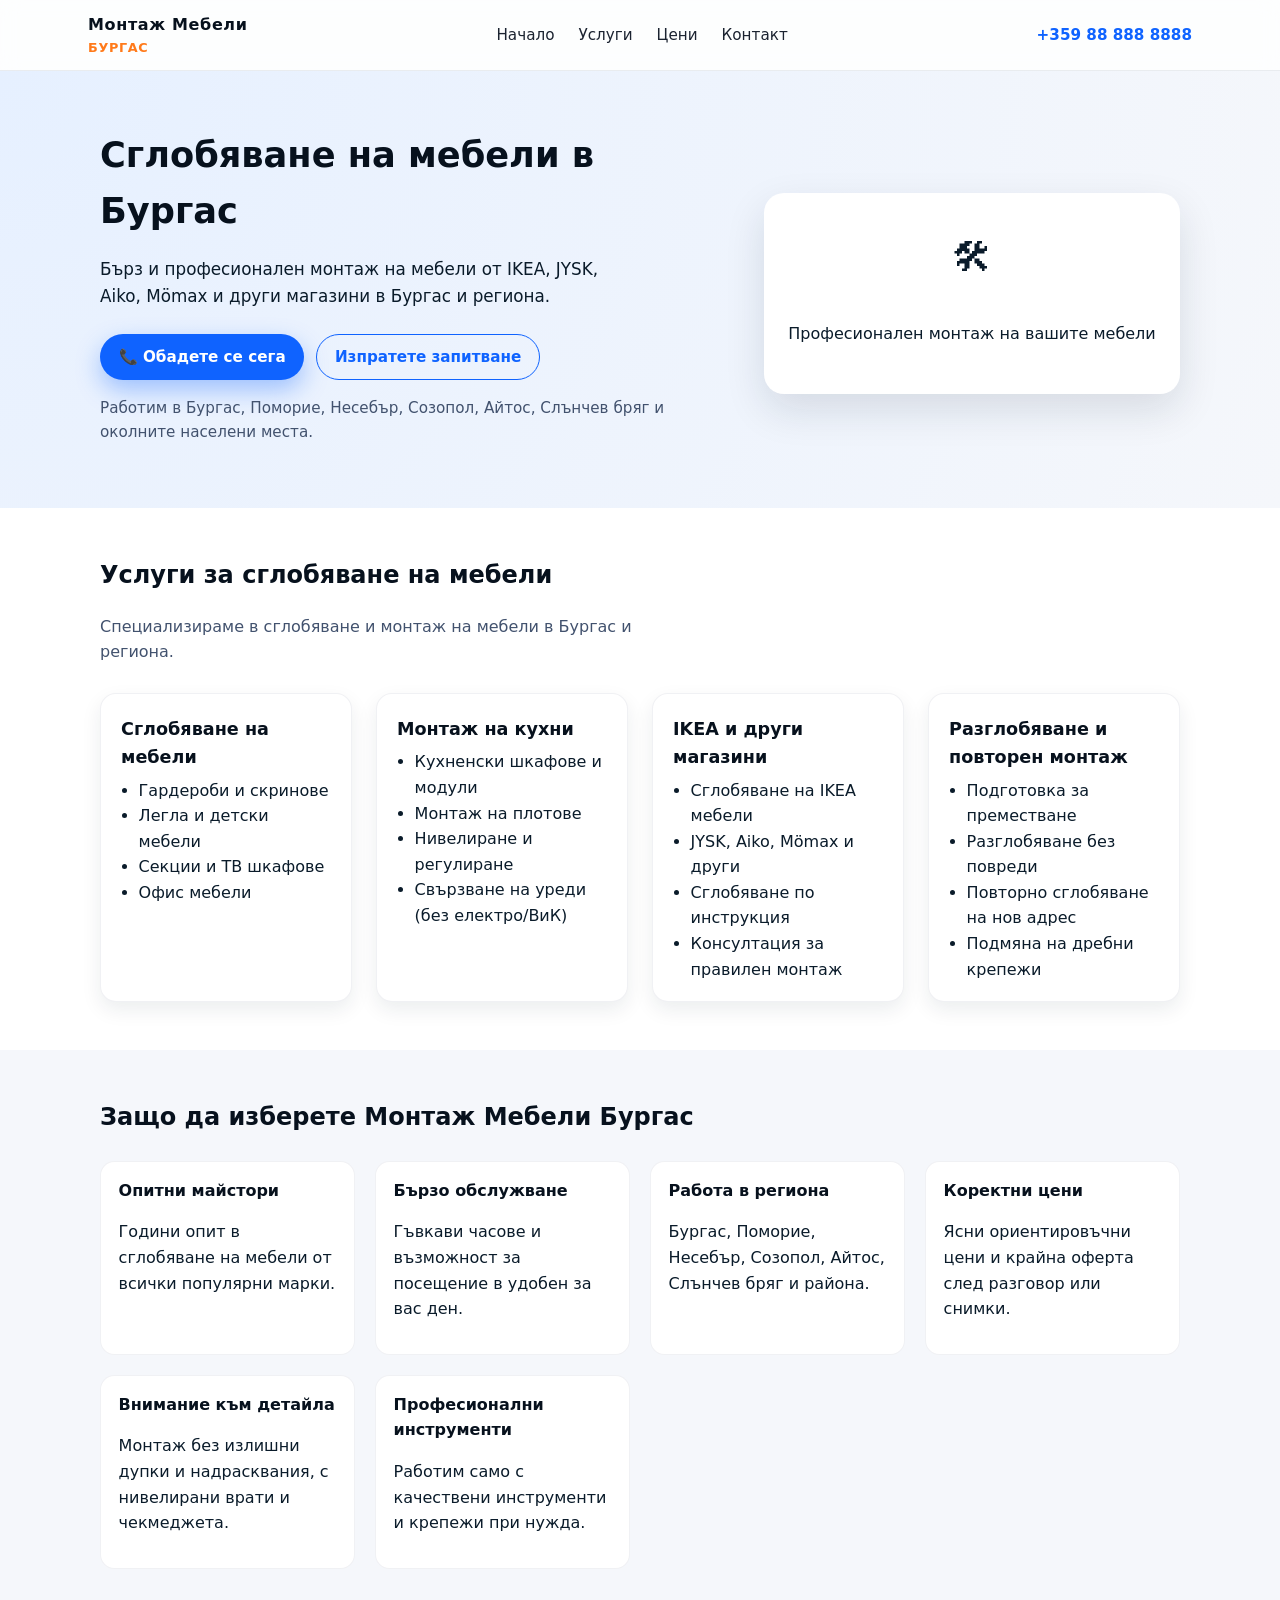
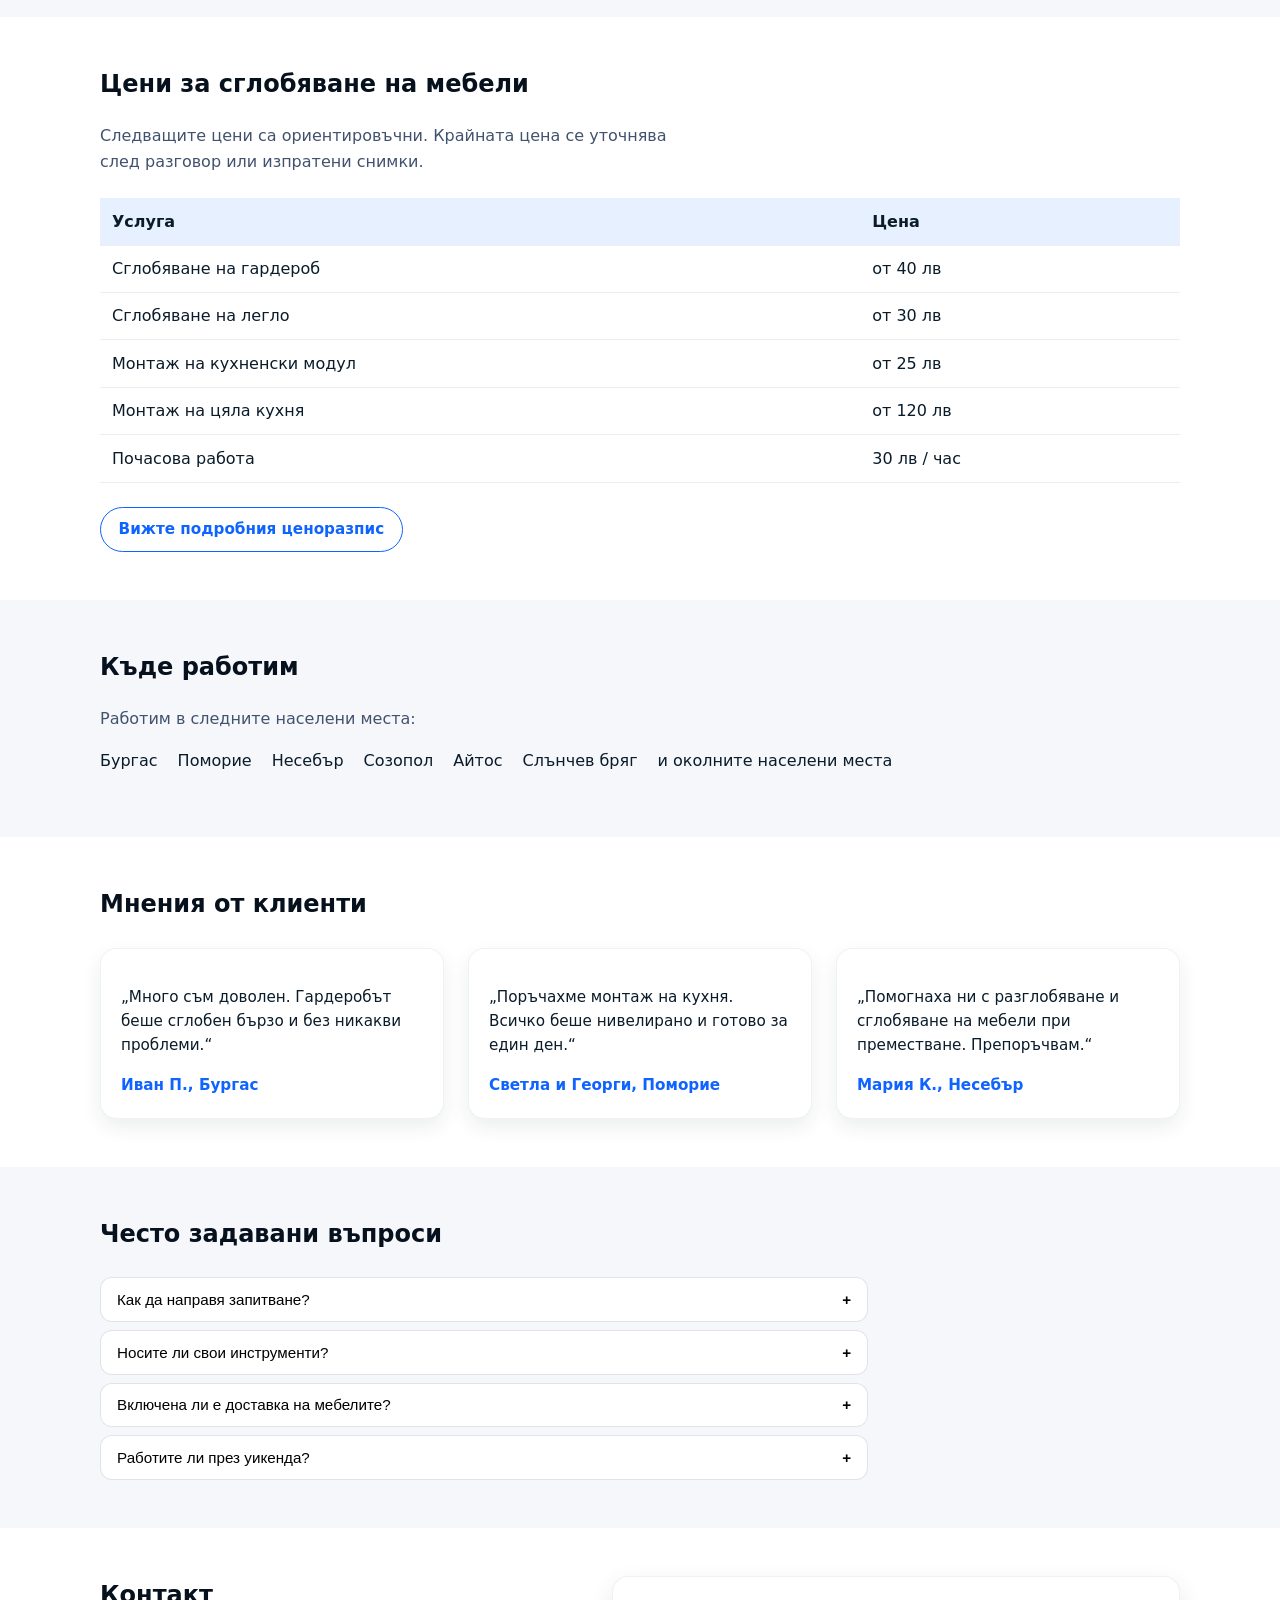
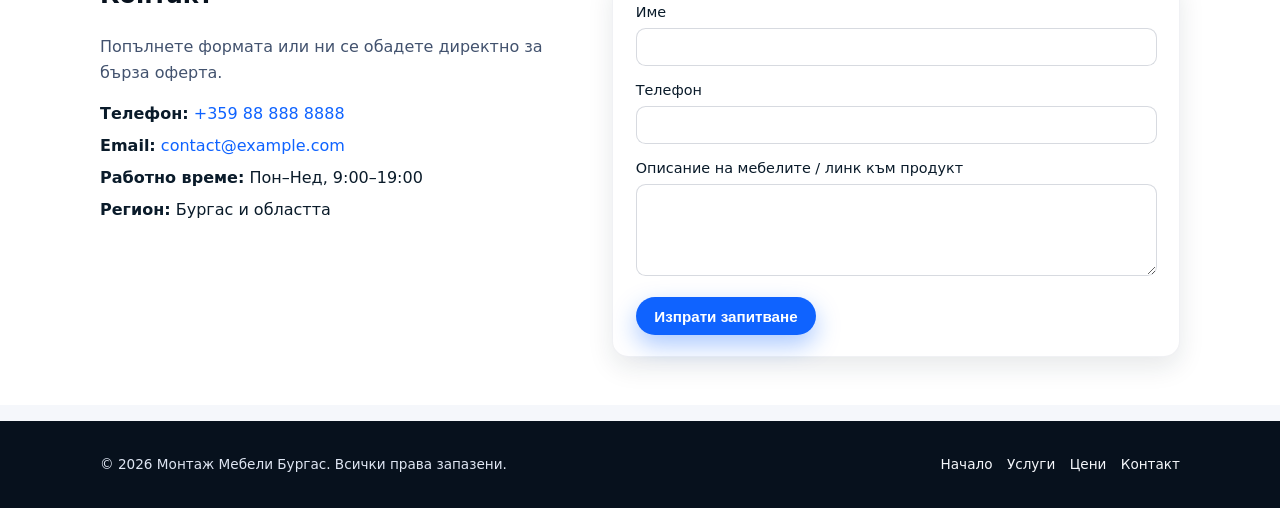
==== index.html @ f237b338 "initial" ====
<!DOCTYPE html>
<html lang="bg">
  <head>
    <meta charset="UTF-8" />
    <meta http-equiv="X-UA-Compatible" content="IE=edge" />
    <meta name="viewport" content="width=device-width, initial-scale=1.0" />
    <title>Сглобяване на мебели Бургас | Монтаж Мебели Бургас</title>
    <meta
      name="description"
      content="Професионално сглобяване и монтаж на мебели в Бургас, Поморие, Несебър, Созопол, Айтос, Слънчев бряг и региона. Гардероби, кухни, IKEA мебели. Бързо и коректно обслужване."
    />
    <meta
      name="keywords"
      content="сглобяване на мебели Бургас, монтаж на мебели Бургас, монтаж мебели IKEA, сглобяване IKEA мебели, майстор мебели Бургас, монтаж кухня Бургас"
    />
    <link rel="canonical" href="https://YOUR_GITHUB_USERNAME.github.io/YOUR_REPOSITORY_NAME/" />
    <meta property="og:title" content="Сглобяване на мебели Бургас | Монтаж Мебели Бургас" />
    <meta
      property="og:description"
      content="Професионално сглобяване и монтаж на мебели в Бургас и региона – гардероби, кухни, IKEA мебели. Бърза реакция и коректни цени."
    />
    <meta property="og:type" content="website" />
    <meta
      property="og:url"
      content="https://YOUR_GITHUB_USERNAME.github.io/YOUR_REPOSITORY_NAME/"
    />
    <meta
      property="og:image"
      content="https://YOUR_GITHUB_USERNAME.github.io/YOUR_REPOSITORY_NAME/images/hero.jpg"
    />
    <meta name="twitter:card" content="summary_large_image" />
    <meta name="twitter:title" content="Сглобяване на мебели Бургас | Монтаж Мебели Бургас" />
    <meta
      name="twitter:description"
      content="Монтаж на мебели в Бургас и региона – IKEA, JYSK, Aiko, Mömax и други. Обадете се за бърза оферта."
    />
    <link rel="stylesheet" href="styles.css" />
    <script type="application/ld+json" id="site-ld-json">
      {
        "@context": "https://schema.org",
        "@type": "HomeAndConstructionBusiness",
        "name": "Монтаж Мебели Бургас",
        "description": "Професионално сглобяване и монтаж на мебели в Бургас и региона.",
        "url": "https://YOUR_GITHUB_USERNAME.github.io/YOUR_REPOSITORY_NAME/",
        "telephone": "+359888888888",
        "areaServed": [
          "Burgas",
          "Pomorie",
          "Nessebar",
          "Sozopol",
          "Aytos",
          "Sunny Beach"
        ],
        "address": {
          "@type": "PostalAddress",
          "addressLocality": "Burgas",
          "addressCountry": "BG"
        }
      }
    </script>
  </head>
  <body>
    <header class="site-header">
      <div class="container header-inner">
        <a href="index.html" class="logo">
          <span class="logo-main">Монтаж Мебели</span>
          <span class="logo-sub">Бургас</span>
        </a>
        <button class="nav-toggle" aria-label="Меню">
          <span class="nav-toggle-bar"></span>
          <span class="nav-toggle-bar"></span>
          <span class="nav-toggle-bar"></span>
        </button>
        <nav class="main-nav">
          <ul>
            <li><a href="index.html">Начало</a></li>
            <li><a href="uslugi.html">Услуги</a></li>
            <li><a href="ceni.html">Цени</a></li>
            <li><a href="kontakt.html">Контакт</a></li>
          </ul>
        </nav>
        <a href="tel:+359888888888" class="header-phone" data-contact-phone>+359 88 888 8888</a>
      </div>
    </header>

    <main>
      <section id="hero" class="hero">
        <div class="container hero-inner">
          <div class="hero-text">
            <h1>Сглобяване на мебели в Бургас</h1>
            <p class="hero-subtitle">
              Бърз и професионален монтаж на мебели от IKEA, JYSK, Aiko, Mömax и
              други магазини в Бургас и региона.
            </p>
            <div class="hero-cta">
              <a href="tel:+359888888888" class="btn btn-primary" data-contact-call>📞 Обадете се сега</a>
              <a href="#contact" class="btn btn-outline">Изпратете запитване</a>
            </div>
            <p class="hero-note">
              Работим в Бургас, Поморие, Несебър, Созопол, Айтос, Слънчев бряг и
              околните населени места.
            </p>
          </div>
          <div class="hero-image-placeholder">
            <div class="hero-image-icon">🛠</div>
            <p>Професионален монтаж на вашите мебели</p>
          </div>
        </div>
      </section>

      <section id="services" class="section section-alt">
        <div class="container">
          <h2>Услуги за сглобяване на мебели</h2>
          <p class="section-intro">
            Специализираме в сглобяване и монтаж на мебели в Бургас и региона.
          </p>
          <div class="cards-grid">
            <article class="card">
              <h3>Сглобяване на мебели</h3>
              <ul>
                <li>Гардероби и скринове</li>
                <li>Легла и детски мебели</li>
                <li>Секции и ТВ шкафове</li>
                <li>Офис мебели</li>
              </ul>
            </article>
            <article class="card">
              <h3>Монтаж на кухни</h3>
              <ul>
                <li>Кухненски шкафове и модули</li>
                <li>Монтаж на плотове</li>
                <li>Нивелиране и регулиране</li>
                <li>Свързване на уреди (без електро/ВиК)</li>
              </ul>
            </article>
            <article class="card">
              <h3>IKEA и други магазини</h3>
              <ul>
                <li>Сглобяване на IKEA мебели</li>
                <li>JYSK, Aiko, Mömax и други</li>
                <li>Сглобяване по инструкция</li>
                <li>Консултация за правилен монтаж</li>
              </ul>
            </article>
            <article class="card">
              <h3>Разглобяване и повторен монтаж</h3>
              <ul>
                <li>Подготовка за преместване</li>
                <li>Разглобяване без повреди</li>
                <li>Повторно сглобяване на нов адрес</li>
                <li>Подмяна на дребни крепежи</li>
              </ul>
            </article>
          </div>
        </div>
      </section>

      <section id="advantages" class="section">
        <div class="container">
          <h2>Защо да изберете Монтаж Мебели Бургас</h2>
          <div class="advantages-grid">
            <div class="advantage">
              <h3>Опитни майстори</h3>
              <p>Години опит в сглобяване на мебели от всички популярни марки.</p>
            </div>
            <div class="advantage">
              <h3>Бързо обслужване</h3>
              <p>Гъвкави часове и възможност за посещение в удобен за вас ден.</p>
            </div>
            <div class="advantage">
              <h3>Работа в региона</h3>
              <p>Бургас, Поморие, Несебър, Созопол, Айтос, Слънчев бряг и района.</p>
            </div>
            <div class="advantage">
              <h3>Коректни цени</h3>
              <p>Ясни ориентировъчни цени и крайна оферта след разговор или снимки.</p>
            </div>
            <div class="advantage">
              <h3>Внимание към детайла</h3>
              <p>Монтаж без излишни дупки и надрасквания, с нивелирани врати и чекмеджета.</p>
            </div>
            <div class="advantage">
              <h3>Професионални инструменти</h3>
              <p>Работим само с качествени инструменти и крепежи при нужда.</p>
            </div>
          </div>
        </div>
      </section>

      <section id="pricing" class="section section-alt">
        <div class="container">
          <h2>Цени за сглобяване на мебели</h2>
          <p class="section-intro">
            Следващите цени са ориентировъчни. Крайната цена се уточнява след
            разговор или изпратени снимки.
          </p>
          <div class="pricing-table-wrapper">
            <table class="pricing-table">
              <thead>
                <tr>
                  <th>Услуга</th>
                  <th>Цена</th>
                </tr>
              </thead>
              <tbody>
                <tr>
                  <td>Сглобяване на гардероб</td>
                  <td>от 40 лв</td>
                </tr>
                <tr>
                  <td>Сглобяване на легло</td>
                  <td>от 30 лв</td>
                </tr>
                <tr>
                  <td>Монтаж на кухненски модул</td>
                  <td>от 25 лв</td>
                </tr>
                <tr>
                  <td>Монтаж на цяла кухня</td>
                  <td>от 120 лв</td>
                </tr>
                <tr>
                  <td>Почасова работа</td>
                  <td>30 лв / час</td>
                </tr>
              </tbody>
            </table>
          </div>
          <a href="ceni.html" class="btn btn-outline">Вижте подробния ценоразпис</a>
        </div>
      </section>

      <section id="service-area" class="section">
        <div class="container">
          <h2>Къде работим</h2>
          <p class="section-intro">Работим в следните населени места:</p>
          <div class="service-area-list">
            <ul>
              <li>Бургас</li>
              <li>Поморие</li>
              <li>Несебър</li>
              <li>Созопол</li>
              <li>Айтос</li>
              <li>Слънчев бряг</li>
              <li>и околните населени места</li>
            </ul>
          </div>
        </div>
      </section>

      <section id="reviews" class="section section-alt">
        <div class="container">
          <h2>Мнения от клиенти</h2>
          <div class="reviews-grid">
            <article class="review-card">
              <p>
                „Много съм доволен. Гардеробът беше сглобен бързо и без никакви
                проблеми.“
              </p>
              <span class="review-author">Иван П., Бургас</span>
            </article>
            <article class="review-card">
              <p>
                „Поръчахме монтаж на кухня. Всичко беше нивелирано и готово за един ден.“
              </p>
              <span class="review-author">Светла и Георги, Поморие</span>
            </article>
            <article class="review-card">
              <p>
                „Помогнаха ни с разглобяване и сглобяване на мебели при преместване.
                Препоръчвам.“
              </p>
              <span class="review-author">Мария К., Несебър</span>
            </article>
          </div>
        </div>
      </section>

      <section id="faq" class="section">
        <div class="container">
          <h2>Често задавани въпроси</h2>
          <div class="faq-list">
            <div class="faq-item">
              <button class="faq-question">
                Как да направя запитване?
                <span class="faq-toggle-indicator">+</span>
              </button>
              <div class="faq-answer">
                <p>
                  Можете да се обадите директно на посочения телефон или да изпратите
                  запитване през формата за контакт, като опишете вида мебели и район.
                </p>
              </div>
            </div>
            <div class="faq-item">
              <button class="faq-question">
                Носите ли свои инструменти?
                <span class="faq-toggle-indicator">+</span>
              </button>
              <div class="faq-answer">
                <p>
                  Да, разполагаме с всички необходими професионални инструменти за
                  качествен монтаж.
                </p>
              </div>
            </div>
            <div class="faq-item">
              <button class="faq-question">
                Включена ли е доставка на мебелите?
                <span class="faq-toggle-indicator">+</span>
              </button>
              <div class="faq-answer">
                <p>
                  Услугата е за сглобяване и монтаж. При нужда от транспорт можем да
                  съдействаме с партньорска фирма.
                </p>
              </div>
            </div>
            <div class="faq-item">
              <button class="faq-question">
                Работите ли през уикенда?
                <span class="faq-toggle-indicator">+</span>
              </button>
              <div class="faq-answer">
                <p>
                  Да, по предварителна уговорка извършваме монтаж и в събота и неделя.
                </p>
              </div>
            </div>
          </div>
        </div>
      </section>

      <section id="contact" class="section section-alt">
        <div class="container contact-grid">
          <div>
            <h2>Контакт</h2>
            <p class="section-intro">
              Попълнете формата или ни се обадете директно за бърза оферта.
            </p>
            <ul class="contact-details">
              <li><strong>Телефон:</strong> <a href="tel:+359888888888" data-contact-phone>+359 88 888 8888</a></li>
              <li><strong>Email:</strong> <a href="mailto:contact@example.com" data-contact-email>contact@example.com</a></li>
              <li><strong>Работно време:</strong> Пон–Нед, 9:00–19:00</li>
              <li><strong>Регион:</strong> Бургас и областта</li>
            </ul>
          </div>
          <div>
            <form
              class="contact-form"
              action="mailto:contact@example.com"
              method="post"
              enctype="text/plain"
              data-contact-form-email
            >
              <div class="form-group">
                <label for="name">Име</label>
                <input type="text" id="name" name="Име" required />
              </div>
              <div class="form-group">
                <label for="phone">Телефон</label>
                <input type="tel" id="phone" name="Телефон" required />
              </div>
              <div class="form-group">
                <label for="message">Описание на мебелите / линк към продукт</label>
                <textarea id="message" name="Съобщение" rows="4" required></textarea>
              </div>
              <button type="submit" class="btn btn-primary">Изпрати запитване</button>
            </form>
          </div>
        </div>
      </section>
    </main>

    <footer class="site-footer">
      <div class="container footer-inner">
        <p>© <span id="year"></span> Монтаж Мебели Бургас. Всички права запазени.</p>
        <nav class="footer-nav">
          <a href="index.html">Начало</a>
          <a href="uslugi.html">Услуги</a>
          <a href="ceni.html">Цени</a>
          <a href="kontakt.html">Контакт</a>
        </nav>
      </div>
    </footer>

    <script src="config.js"></script>
    <script src="scripts.js"></script>
  </body>
</html>
---- styles.css ----
/* Base styles */
*,
*::before,
*::after {
  box-sizing: border-box;
}

body {
  margin: 0;
  font-family: system-ui, -apple-system, BlinkMacSystemFont, "Segoe UI", Roboto,
    "Open Sans", sans-serif;
  color: #0a1b2a;
  background-color: #f5f7fb;
  line-height: 1.6;
}

a {
  color: #0f63ff;
  text-decoration: none;
}

a:hover {
  text-decoration: underline;
}

img {
  max-width: 100%;
  display: block;
}

.container {
  width: 100%;
  max-width: 1120px;
  margin: 0 auto;
  padding: 0 1.25rem;
}

h1,
h2,
h3 {
  margin-top: 0;
  color: #07111d;
}

/* Header & navigation */
.site-header {
  position: sticky;
  top: 0;
  z-index: 10;
  background-color: #ffffffcc;
  backdrop-filter: blur(10px);
  border-bottom: 1px solid rgba(9, 30, 66, 0.08);
}

.header-inner {
  display: flex;
  align-items: center;
  justify-content: space-between;
  padding: 0.75rem 0.5rem;
  gap: 1rem;
}

.logo {
  display: flex;
  flex-direction: column;
  font-weight: 700;
  letter-spacing: 0.04em;
  color: #07111d;
}

.logo-sub {
  font-size: 0.8rem;
  text-transform: uppercase;
  color: #ff7a1a;
}

.main-nav ul {
  display: flex;
  align-items: center;
  gap: 1.5rem;
  list-style: none;
  margin: 0;
  padding: 0;
}

.main-nav a {
  font-size: 0.95rem;
  font-weight: 500;
  color: #1b2330;
}

.main-nav a.active,
.main-nav a:hover {
  color: #0f63ff;
}

.header-phone {
  font-weight: 600;
  font-size: 0.95rem;
  color: #0f63ff;
}

/* Mobile nav */
.nav-toggle {
  display: none;
  flex-direction: column;
  justify-content: center;
  gap: 4px;
  width: 32px;
  height: 32px;
  border-radius: 999px;
  border: 1px solid rgba(15, 99, 255, 0.35);
  background: #ffffff;
  padding: 0;
  cursor: pointer;
}

.nav-toggle-bar {
  height: 2px;
  width: 16px;
  background-color: #0f63ff;
  border-radius: 999px;
  margin: 0 auto;
}

@media (max-width: 768px) {
  .nav-toggle {
    display: flex;
  }

  .main-nav {
    position: absolute;
    inset: 100% 0 auto 0;
    background-color: #ffffff;
    border-bottom: 1px solid rgba(9, 30, 66, 0.08);
    transform-origin: top;
    transform: scaleY(0);
    opacity: 0;
    transition: transform 0.2s ease-out, opacity 0.2s ease-out;
  }

  .main-nav.open {
    transform: scaleY(1);
    opacity: 1;
  }

  .main-nav ul {
    flex-direction: column;
    align-items: flex-start;
    padding: 0.75rem 1.25rem 1rem;
  }

  .header-phone {
    display: none;
  }
}

/* Hero */
.hero {
  background: radial-gradient(circle at top left, #e6f0ff, #f5f7fb);
  padding: 3.5rem 0 3rem;
}

.hero-inner {
  display: grid;
  grid-template-columns: minmax(0, 3fr) minmax(0, 2fr);
  gap: 2.5rem;
  align-items: center;
}

.hero h1 {
  font-size: 2.2rem;
  margin-bottom: 0.75rem;
}

.hero-subtitle {
  font-size: 1.05rem;
  max-width: 32rem;
}

.hero-cta {
  display: flex;
  flex-wrap: wrap;
  gap: 0.75rem;
  margin-top: 1.5rem;
}

.hero-note {
  margin-top: 1rem;
  font-size: 0.95rem;
  color: #42526e;
}

.hero-image-placeholder {
  background: #ffffff;
  border-radius: 1.25rem;
  padding: 2rem 1.5rem;
  box-shadow: 0 16px 40px rgba(15, 35, 52, 0.12);
  text-align: center;
  display: flex;
  flex-direction: column;
  align-items: center;
  gap: 1rem;
}

.hero-image-icon {
  font-size: 2.5rem;
}

@media (max-width: 768px) {
  .hero {
    padding: 2.5rem 0 2.25rem;
  }

  .hero-inner {
    grid-template-columns: minmax(0, 1fr);
  }

  .hero-image-placeholder {
    order: -1;
  }
}

/* Sections */
.section {
  padding: 3rem 0;
}

.section-alt {
  background-color: #ffffff;
}

.section-intro {
  max-width: 36rem;
  color: #42526e;
}

.page {
  padding-top: 1rem;
}

.page-hero {
  padding: 2.5rem 0 1.5rem;
  background: radial-gradient(circle at top left, #e6f0ff, #f5f7fb);
}

/* Buttons */
.btn {
  display: inline-flex;
  align-items: center;
  justify-content: center;
  padding: 0.6rem 1.1rem;
  border-radius: 999px;
  font-size: 0.95rem;
  font-weight: 600;
  border: 1px solid transparent;
  cursor: pointer;
  transition: transform 0.12s ease-out, box-shadow 0.12s ease-out,
    background-color 0.12s ease-out, color 0.12s ease-out, border-color 0.12s ease-out;
}

.btn-primary {
  background-color: #0f63ff;
  color: #ffffff;
  box-shadow: 0 10px 25px rgba(15, 99, 255, 0.35);
}

.btn-primary:hover {
  background-color: #0550dd;
  transform: translateY(-1px);
  box-shadow: 0 12px 30px rgba(15, 99, 255, 0.45);
  text-decoration: none;
}

.btn-outline {
  border-color: #0f63ff;
  color: #0f63ff;
  background-color: transparent;
}

.btn-outline:hover {
  background-color: #e8f1ff;
  text-decoration: none;
}

/* Cards & grids */
.cards-grid {
  display: grid;
  grid-template-columns: repeat(auto-fit, minmax(220px, 1fr));
  gap: 1.5rem;
  margin-top: 1.75rem;
}

.cards-grid--compact {
  grid-template-columns: repeat(auto-fit, minmax(240px, 1fr));
}

.card {
  background-color: #ffffff;
  border-radius: 1rem;
  padding: 1.3rem 1.25rem 1.2rem;
  box-shadow: 0 8px 20px rgba(15, 35, 52, 0.08);
  border: 1px solid rgba(9, 30, 66, 0.06);
  transition: transform 0.12s ease-out, box-shadow 0.12s ease-out;
}

.card h3 {
  font-size: 1.1rem;
  margin-bottom: 0.4rem;
}

.card ul {
  margin: 0.4rem 0 0;
  padding-left: 1.1rem;
}

.card:hover {
  transform: translateY(-2px);
  box-shadow: 0 12px 28px rgba(15, 35, 52, 0.12);
}

/* Advantages */
.advantages-grid {
  display: grid;
  grid-template-columns: repeat(auto-fit, minmax(220px, 1fr));
  gap: 1.25rem;
  margin-top: 1.5rem;
}

.advantage {
  padding: 1rem 1.1rem;
  border-radius: 0.9rem;
  background-color: #ffffff;
  border: 1px solid rgba(9, 30, 66, 0.06);
}

.advantage h3 {
  font-size: 1rem;
  margin-bottom: 0.25rem;
}

/* Pricing */
.pricing-table-wrapper {
  margin: 1.5rem 0;
  overflow-x: auto;
}

.pricing-table {
  width: 100%;
  border-collapse: collapse;
  min-width: 320px;
}

.pricing-table th,
.pricing-table td {
  padding: 0.65rem 0.75rem;
  text-align: left;
  border-bottom: 1px solid rgba(9, 30, 66, 0.08);
}

.pricing-table thead th {
  background-color: #e6f0ff;
  font-weight: 600;
}

.pricing-note {
  color: #42526e;
}

/* Service area */
.service-area-list ul {
  list-style: none;
  padding-left: 0;
  display: flex;
  flex-wrap: wrap;
  gap: 0.75rem 1.25rem;
}

.service-area-inline {
  list-style: none;
  padding-left: 0;
  display: flex;
  flex-wrap: wrap;
  gap: 0.5rem 1rem;
}

/* Reviews */
.reviews-grid {
  display: grid;
  grid-template-columns: repeat(auto-fit, minmax(260px, 1fr));
  gap: 1.5rem;
  margin-top: 1.5rem;
}

.review-card {
  background-color: #ffffff;
  border-radius: 1rem;
  padding: 1.3rem 1.25rem;
  box-shadow: 0 8px 20px rgba(15, 35, 52, 0.08);
  border: 1px solid rgba(9, 30, 66, 0.06);
  font-size: 0.95rem;
}

.review-author {
  display: block;
  margin-top: 0.5rem;
  font-weight: 600;
  color: #0f63ff;
}

/* FAQ */
.faq-list {
  margin-top: 1.5rem;
  max-width: 48rem;
}

.faq-item + .faq-item {
  margin-top: 0.5rem;
}

.faq-question {
  width: 100%;
  text-align: left;
  padding: 0.8rem 1rem;
  border-radius: 0.75rem;
  border: 1px solid rgba(9, 30, 66, 0.12);
  background-color: #ffffff;
  display: flex;
  justify-content: space-between;
  align-items: center;
  font-size: 0.95rem;
  cursor: pointer;
}

.faq-answer {
  max-height: 0;
  overflow: hidden;
  transition: max-height 0.18s ease-out;
  background-color: #f5f7fb;
  border-radius: 0 0 0.75rem 0.75rem;
  padding: 0 1rem;
}

.faq-item.open .faq-answer {
  padding: 0.6rem 1rem 0.8rem;
}

.faq-toggle-indicator {
  font-weight: 700;
  margin-left: 0.75rem;
}

.faq-item.open .faq-toggle-indicator {
  transform: rotate(45deg);
}

/* Contact */
.contact-grid {
  display: grid;
  grid-template-columns: minmax(0, 1.1fr) minmax(0, 1.3fr);
  gap: 2rem;
  align-items: flex-start;
}

.contact-details {
  list-style: none;
  padding-left: 0;
}

.contact-details li + li {
  margin-top: 0.4rem;
}

.social-links ul {
  list-style: none;
  padding-left: 0;
}

.social-links li + li {
  margin-top: 0.25rem;
}

.contact-form {
  background-color: #ffffff;
  border-radius: 1rem;
  padding: 1.5rem 1.4rem 1.3rem;
  box-shadow: 0 10px 26px rgba(15, 35, 52, 0.1);
  border: 1px solid rgba(9, 30, 66, 0.06);
}

.form-group {
  margin-bottom: 0.85rem;
}

.form-group label {
  display: block;
  margin-bottom: 0.25rem;
  font-size: 0.9rem;
  font-weight: 500;
}

.form-group input,
.form-group textarea {
  width: 100%;
  padding: 0.55rem 0.6rem;
  border-radius: 0.6rem;
  border: 1px solid rgba(9, 30, 66, 0.16);
  font-size: 0.95rem;
  font-family: inherit;
}

.form-group input:focus,
.form-group textarea:focus {
  outline: none;
  border-color: #0f63ff;
  box-shadow: 0 0 0 1px rgba(15, 99, 255, 0.3);
}

@media (max-width: 768px) {
  .contact-grid {
    grid-template-columns: minmax(0, 1fr);
  }
}

/* Footer */
.site-footer {
  background-color: #07111d;
  color: #dfe6f3;
  padding: 1.2rem 0;
  margin-top: 1rem;
}

.footer-inner {
  display: flex;
  flex-wrap: wrap;
  align-items: center;
  justify-content: space-between;
  gap: 0.75rem;
  font-size: 0.85rem;
}

.footer-nav {
  display: flex;
  flex-wrap: wrap;
  gap: 0.9rem;
}

.footer-nav a {
  color: #f5f7fb;
  font-weight: 500;
}

.footer-nav a:hover {
  color: #ffb568;
}

/* Small animation */
.hero,
.section,
.page-hero {
  animation: fadeUp 0.35s ease-out both;
}

@keyframes fadeUp {
  from {
    opacity: 0;
    transform: translateY(8px);
  }
  to {
    opacity: 1;
    transform: translateY(0);
  }
}
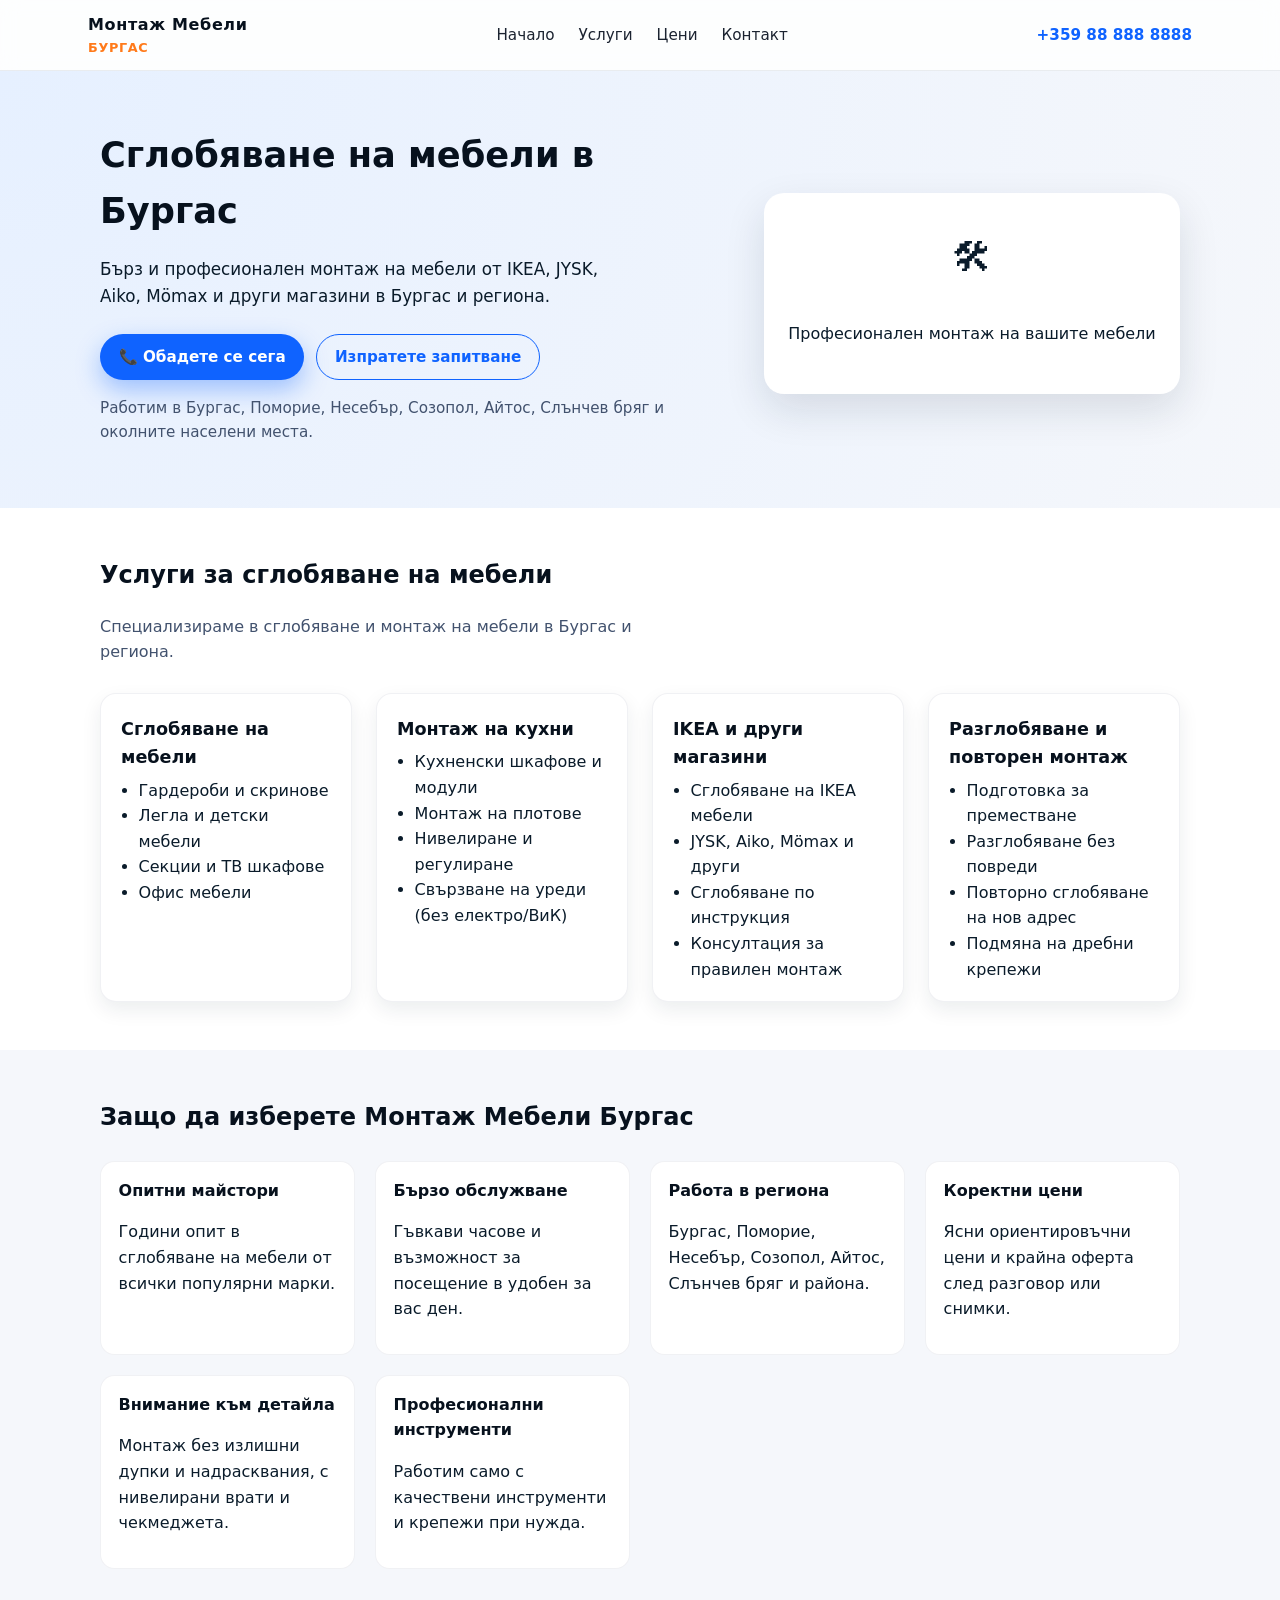
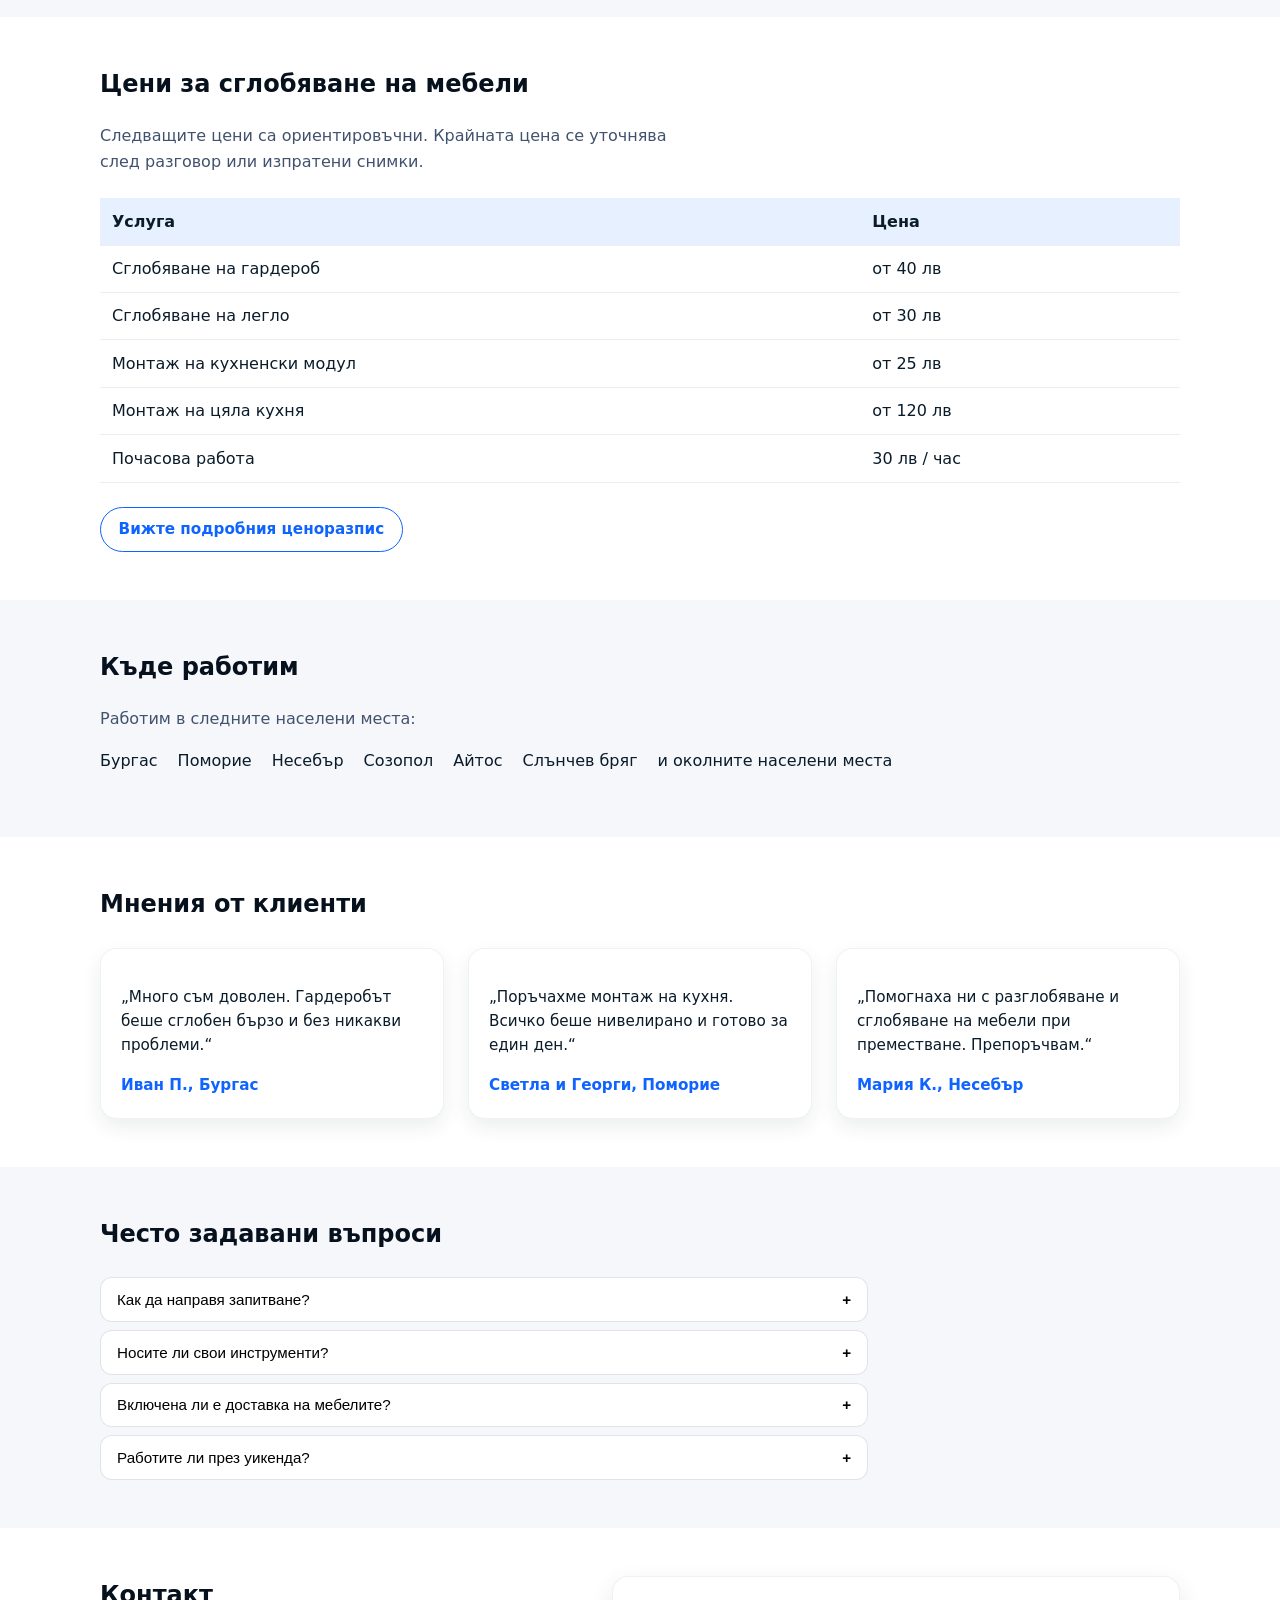
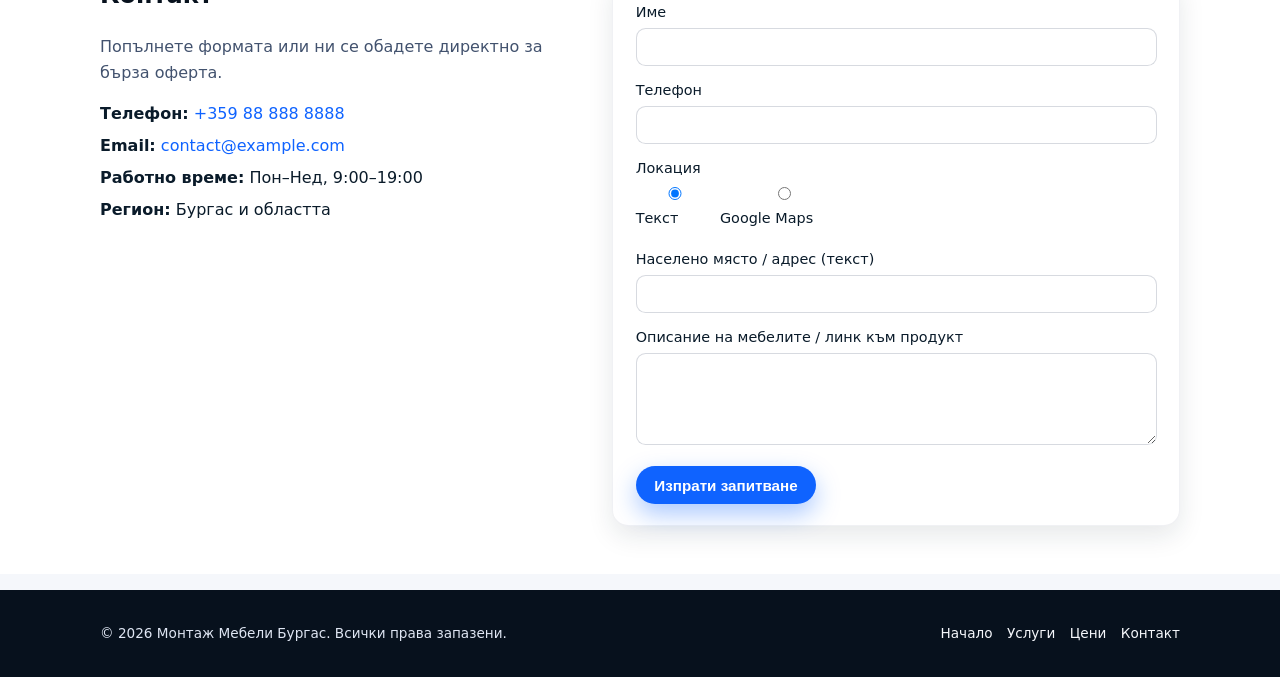
==== commit 77e00689: "Add Google Maps location picker and propagate site URL" ====
--- a/index.html
+++ b/index.html
@@ -13,7 +13,7 @@
       name="keywords"
       content="сглобяване на мебели Бургас, монтаж на мебели Бургас, монтаж мебели IKEA, сглобяване IKEA мебели, майстор мебели Бургас, монтаж кухня Бургас"
     />
-    <link rel="canonical" href="https://YOUR_GITHUB_USERNAME.github.io/YOUR_REPOSITORY_NAME/" />
+    <link rel="canonical" href="https://mvatanasov18.github.io/dido-site-mebeli-simple/" />
     <meta property="og:title" content="Сглобяване на мебели Бургас | Монтаж Мебели Бургас" />
     <meta
       property="og:description"
@@ -22,11 +22,11 @@
     <meta property="og:type" content="website" />
     <meta
       property="og:url"
-      content="https://YOUR_GITHUB_USERNAME.github.io/YOUR_REPOSITORY_NAME/"
+      content="https://mvatanasov18.github.io/dido-site-mebeli-simple/"
     />
     <meta
       property="og:image"
-      content="https://YOUR_GITHUB_USERNAME.github.io/YOUR_REPOSITORY_NAME/images/hero.jpg"
+      content="https://mvatanasov18.github.io/dido-site-mebeli-simple/images/hero.jpg"
     />
     <meta name="twitter:card" content="summary_large_image" />
     <meta name="twitter:title" content="Сглобяване на мебели Бургас | Монтаж Мебели Бургас" />
@@ -41,7 +41,7 @@
         "@type": "HomeAndConstructionBusiness",
         "name": "Монтаж Мебели Бургас",
         "description": "Професионално сглобяване и монтаж на мебели в Бургас и региона.",
-        "url": "https://YOUR_GITHUB_USERNAME.github.io/YOUR_REPOSITORY_NAME/",
+        "url": "https://mvatanasov18.github.io/dido-site-mebeli-simple/",
         "telephone": "+359888888888",
         "areaServed": [
           "Burgas",
@@ -361,6 +361,58 @@
                 <label for="phone">Телефон</label>
                 <input type="tel" id="phone" name="Телефон" required />
               </div>
+              <div class="location-picker">
+                <div class="form-group">
+                  <label>Локация</label>
+                  <div class="location-mode">
+                    <label>
+                      <input
+                        class="location-radio-text"
+                        type="radio"
+                        name="locationMode"
+                        value="text"
+                        checked
+                      />
+                      Текст
+                    </label>
+                    <label>
+                      <input
+                        class="location-radio-map"
+                        type="radio"
+                        name="locationMode"
+                        value="map"
+                      />
+                      Google Maps
+                    </label>
+                  </div>
+                </div>
+
+                <p class="gmaps-warning" hidden></p>
+
+                <div class="location-text-wrap">
+                  <div class="form-group">
+                    <label for="location">Населено място / адрес (текст)</label>
+                    <input type="text" id="location" name="Населено място" />
+                  </div>
+                </div>
+
+                <div class="location-map-wrap" hidden>
+                  <div class="form-group">
+                    <label for="gmaps-search">Търсене в картата</label>
+                    <input
+                      class="gmaps-search"
+                      id="gmaps-search"
+                      type="text"
+                      placeholder="Напр. ул. Александровска, Бургас"
+                      autocomplete="off"
+                    />
+                  </div>
+                  <div class="gmaps-map" id="gmaps-map"></div>
+                  <input type="hidden" name="Локация (карта)" value="" />
+                  <input type="hidden" name="Lat" value="" />
+                  <input type="hidden" name="Lng" value="" />
+                </div>
+              </div>
               <div class="form-group">
                 <label for="message">Описание на мебелите / линк към продукт</label>
                 <textarea id="message" name="Съобщение" rows="4" required></textarea>
@@ -386,6 +438,7 @@
 
     <script src="config.js"></script>
     <script src="scripts.js"></script>
+    <script src="maps.js"></script>
   </body>
 </html>
 
--- a/styles.css
+++ b/styles.css
@@ -488,6 +488,42 @@
   border: 1px solid rgba(9, 30, 66, 0.06);
 }
 
+.location-mode {
+  display: flex;
+  flex-wrap: wrap;
+  gap: 0.75rem 1rem;
+  margin: 0.25rem 0 0.75rem;
+}
+
+.location-mode label {
+  display: inline-flex;
+  align-items: center;
+  gap: 0.5rem;
+  font-size: 0.92rem;
+}
+
+.gmaps-warning {
+  margin: 0.25rem 0 0.75rem;
+  padding: 0.65rem 0.75rem;
+  border-radius: 0.75rem;
+  background: #fff6ea;
+  border: 1px solid rgba(255, 122, 26, 0.35);
+  color: #5a2a00;
+  font-size: 0.9rem;
+}
+
+.gmaps-map {
+  width: 100%;
+  height: 280px;
+  border-radius: 0.75rem;
+  border: 1px solid rgba(9, 30, 66, 0.16);
+  background: #f5f7fb;
+}
+
+.gmaps-search {
+  margin-bottom: 0.6rem;
+}
+
 .form-group {
   margin-bottom: 0.85rem;
 }
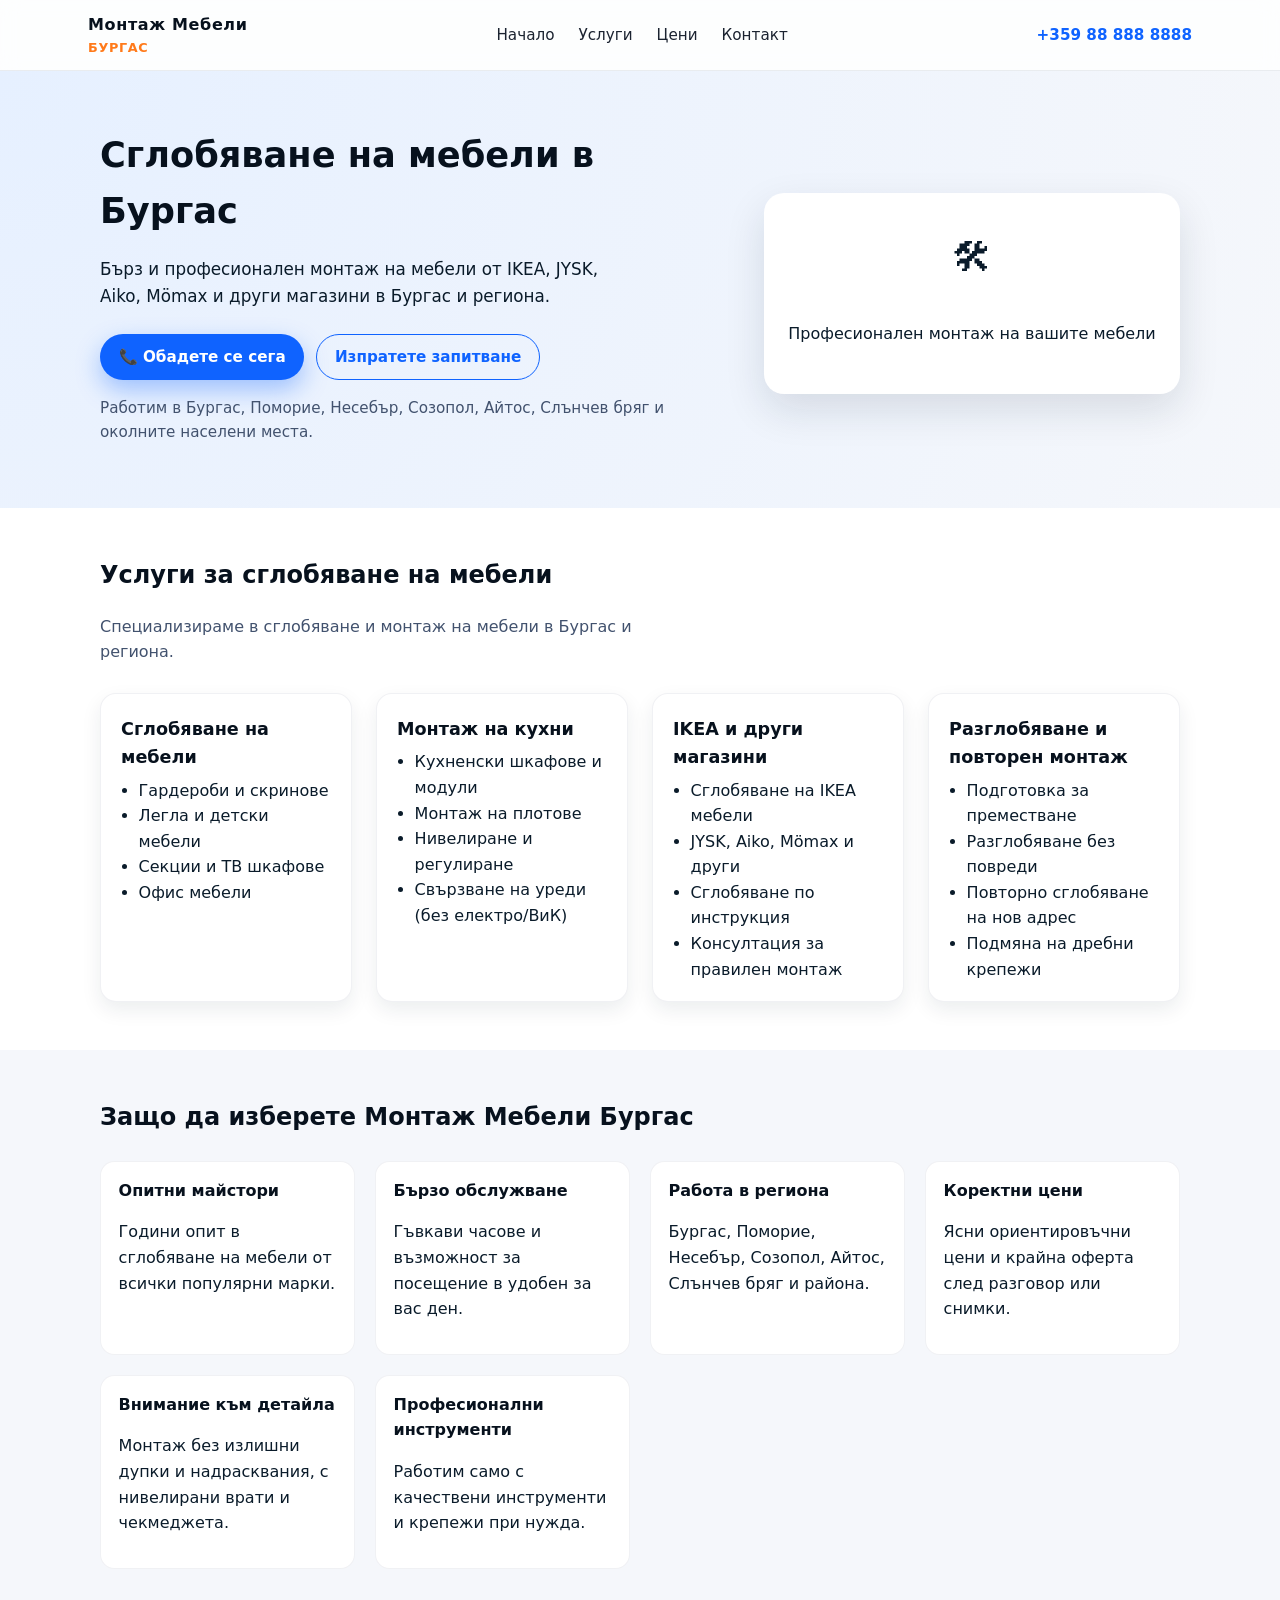
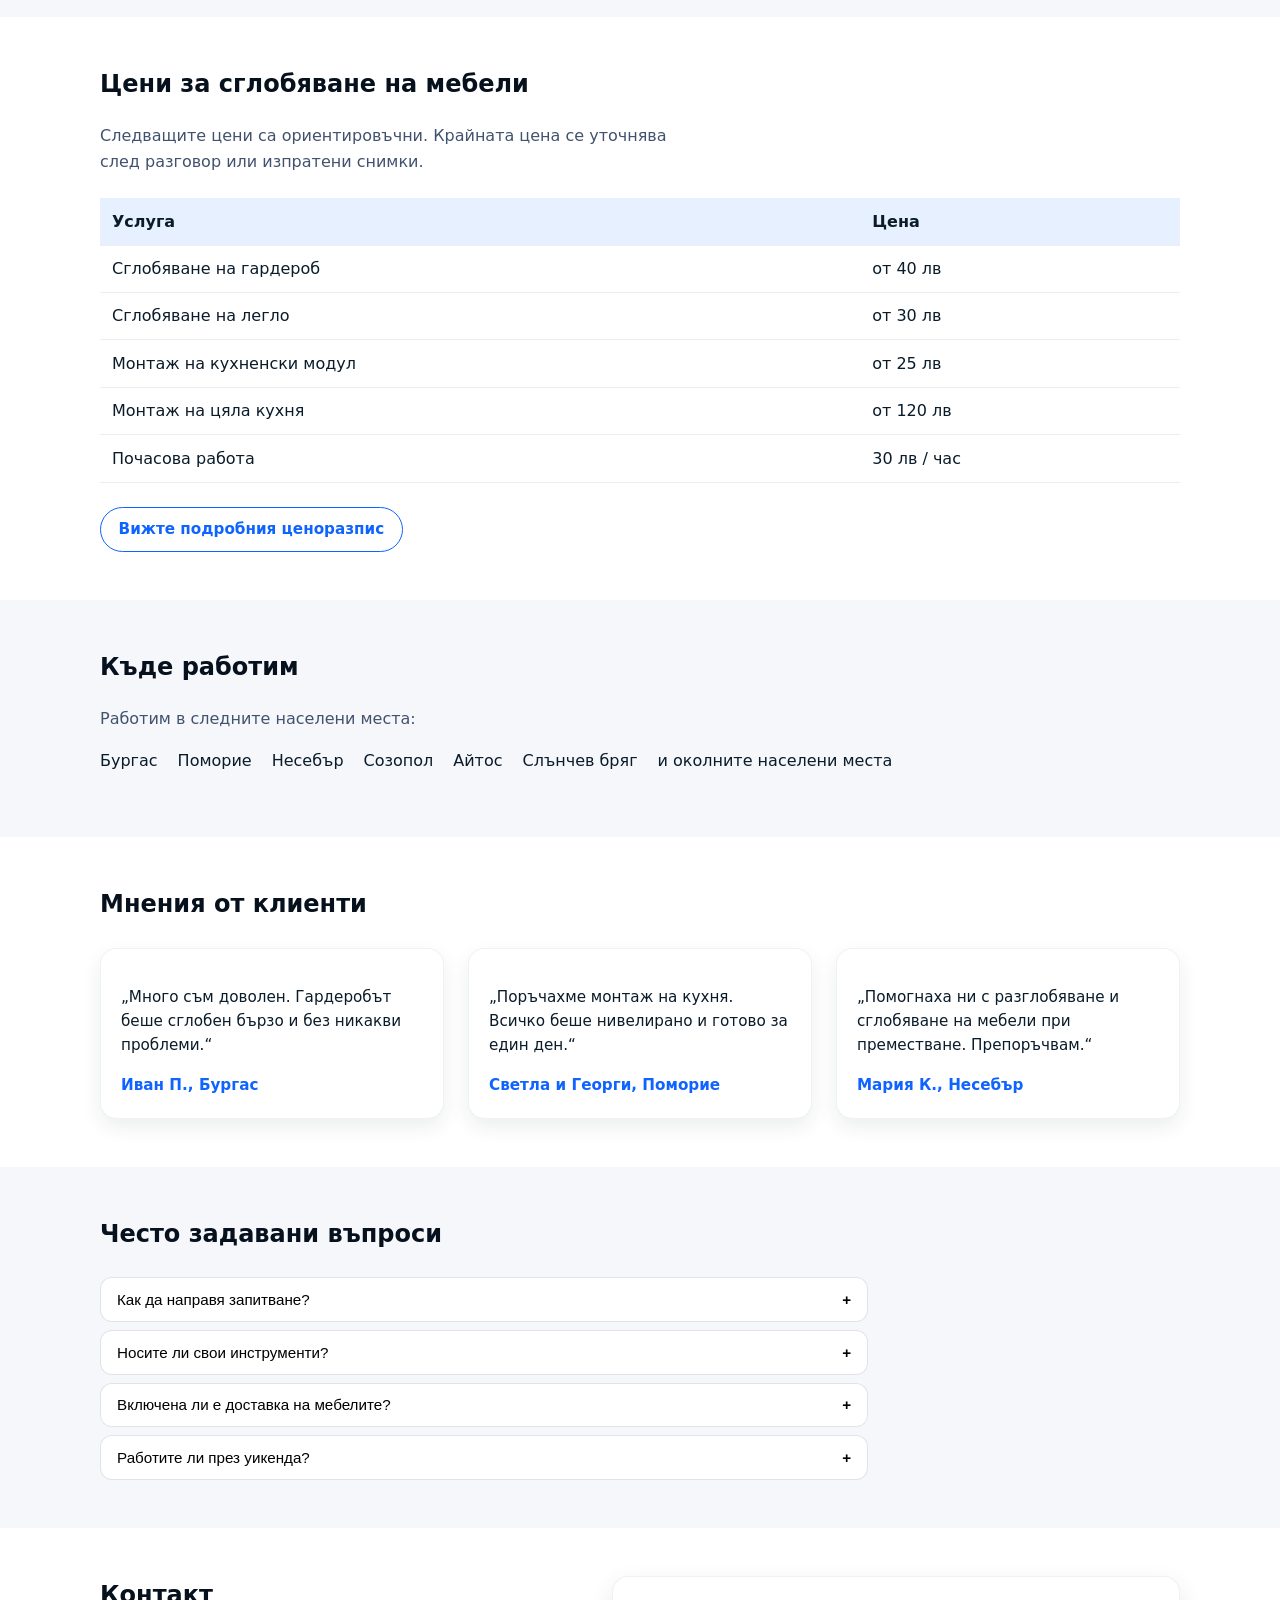
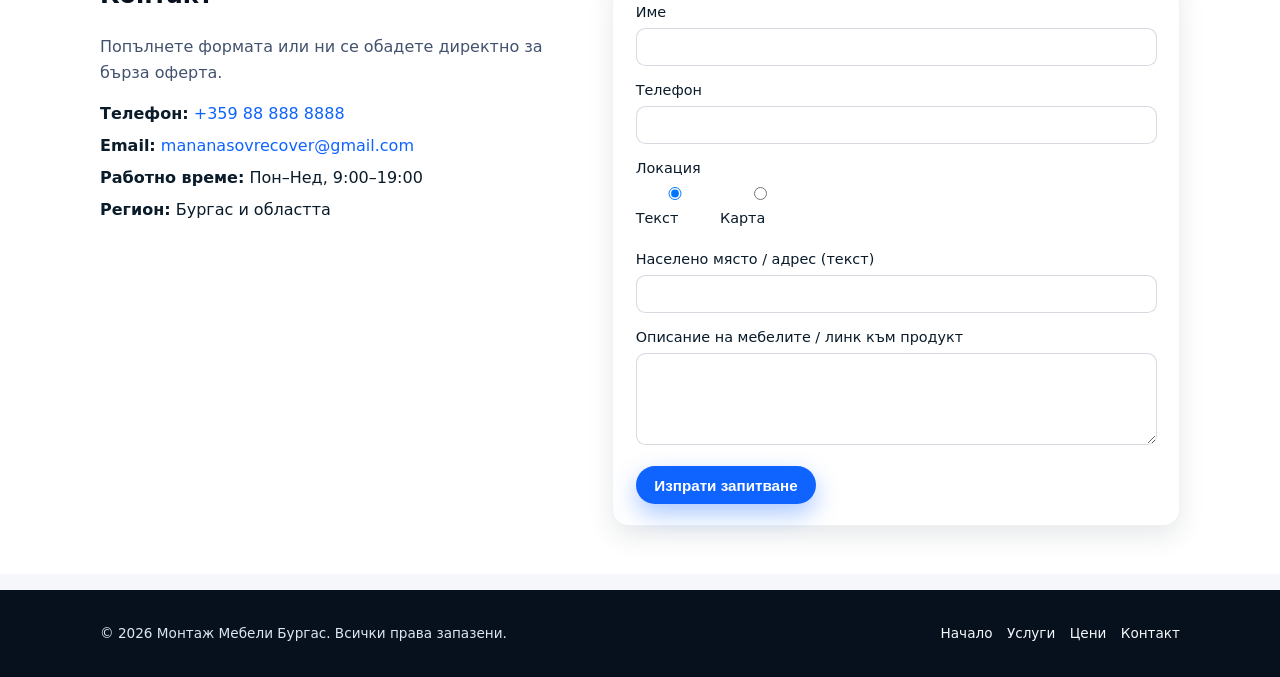
==== commit 5b2b946e: "add map" ====
--- a/index.html
+++ b/index.html
@@ -2,6 +2,7 @@
 <html lang="bg">
   <head>
     <meta charset="UTF-8" />
+    <meta name="google-site-verification" content="onnAtyGbD4rXigaWqQxFGcQ7JJLT1nIDAUpR5bsXpqg" />
     <meta http-equiv="X-UA-Compatible" content="IE=edge" />
     <meta name="viewport" content="width=device-width, initial-scale=1.0" />
     <title>Сглобяване на мебели Бургас | Монтаж Мебели Бургас</title>
@@ -346,13 +347,7 @@
             </ul>
           </div>
           <div>
-            <form
-              class="contact-form"
-              action="mailto:contact@example.com"
-              method="post"
-              enctype="text/plain"
-              data-contact-form-email
-            >
+            <form class="contact-form" data-contact-form>
               <div class="form-group">
                 <label for="name">Име</label>
                 <input type="text" id="name" name="Име" required />
@@ -382,12 +377,12 @@
                         name="locationMode"
                         value="map"
                       />
-                      Google Maps
+                      Карта
                     </label>
                   </div>
                 </div>
 
-                <p class="gmaps-warning" hidden></p>
+                <p class="map-warning" hidden></p>
 
                 <div class="location-text-wrap">
                   <div class="form-group">
@@ -398,16 +393,19 @@
 
                 <div class="location-map-wrap" hidden>
                   <div class="form-group">
-                    <label for="gmaps-search">Търсене в картата</label>
-                    <input
-                      class="gmaps-search"
-                      id="gmaps-search"
-                      type="text"
-                      placeholder="Напр. ул. Александровска, Бургас"
-                      autocomplete="off"
-                    />
+                    <label>Търсене на адрес</label>
+                    <div class="map-search-wrap">
+                      <input
+                        class="map-search"
+                        type="text"
+                        placeholder="Напр. ул. Александровска, Бургас"
+                        autocomplete="off"
+                      />
+                      <button type="button" class="btn btn-outline map-search-btn">Търси</button>
+                    </div>
                   </div>
-                  <div class="gmaps-map" id="gmaps-map"></div>
+                  <div class="map-container"></div>
+                  <p class="map-address-display" hidden></p>
                   <input type="hidden" name="Локация (карта)" value="" />
                   <input type="hidden" name="Lat" value="" />
                   <input type="hidden" name="Lng" value="" />
@@ -418,6 +416,7 @@
                 <textarea id="message" name="Съобщение" rows="4" required></textarea>
               </div>
               <button type="submit" class="btn btn-primary">Изпрати запитване</button>
+              <div class="form-status" hidden></div>
             </form>
           </div>
         </div>
--- a/styles.css
+++ b/styles.css
@@ -502,7 +502,7 @@
   font-size: 0.92rem;
 }
 
-.gmaps-warning {
+.map-warning {
   margin: 0.25rem 0 0.75rem;
   padding: 0.65rem 0.75rem;
   border-radius: 0.75rem;
@@ -512,7 +512,7 @@
   font-size: 0.9rem;
 }
 
-.gmaps-map {
+.map-container {
   width: 100%;
   height: 280px;
   border-radius: 0.75rem;
@@ -520,8 +520,54 @@
   background: #f5f7fb;
 }
 
-.gmaps-search {
+.leaflet-container img {
+  max-width: none !important;
+  max-height: none !important;
+}
+
+.map-search-wrap {
+  display: flex;
+  gap: 0.5rem;
   margin-bottom: 0.6rem;
+}
+
+.map-search-wrap input {
+  flex: 1;
+  min-width: 0;
+}
+
+.map-search-btn {
+  white-space: nowrap;
+  padding: 0.4rem 0.8rem;
+  font-size: 0.85rem;
+}
+
+.map-address-display {
+  margin: 0.5rem 0 0;
+  padding: 0.45rem 0.6rem;
+  border-radius: 0.5rem;
+  background: #e6f0ff;
+  font-size: 0.85rem;
+  color: #1b2330;
+}
+
+.form-status {
+  margin-top: 0.75rem;
+  padding: 0.65rem 0.75rem;
+  border-radius: 0.75rem;
+  font-size: 0.9rem;
+}
+
+.form-status-success {
+  background: #e6f9ef;
+  border: 1px solid rgba(16, 185, 129, 0.35);
+  color: #065f46;
+}
+
+.form-status-error {
+  background: #fef2f2;
+  border: 1px solid rgba(239, 68, 68, 0.35);
+  color: #991b1b;
 }
 
 .form-group {
